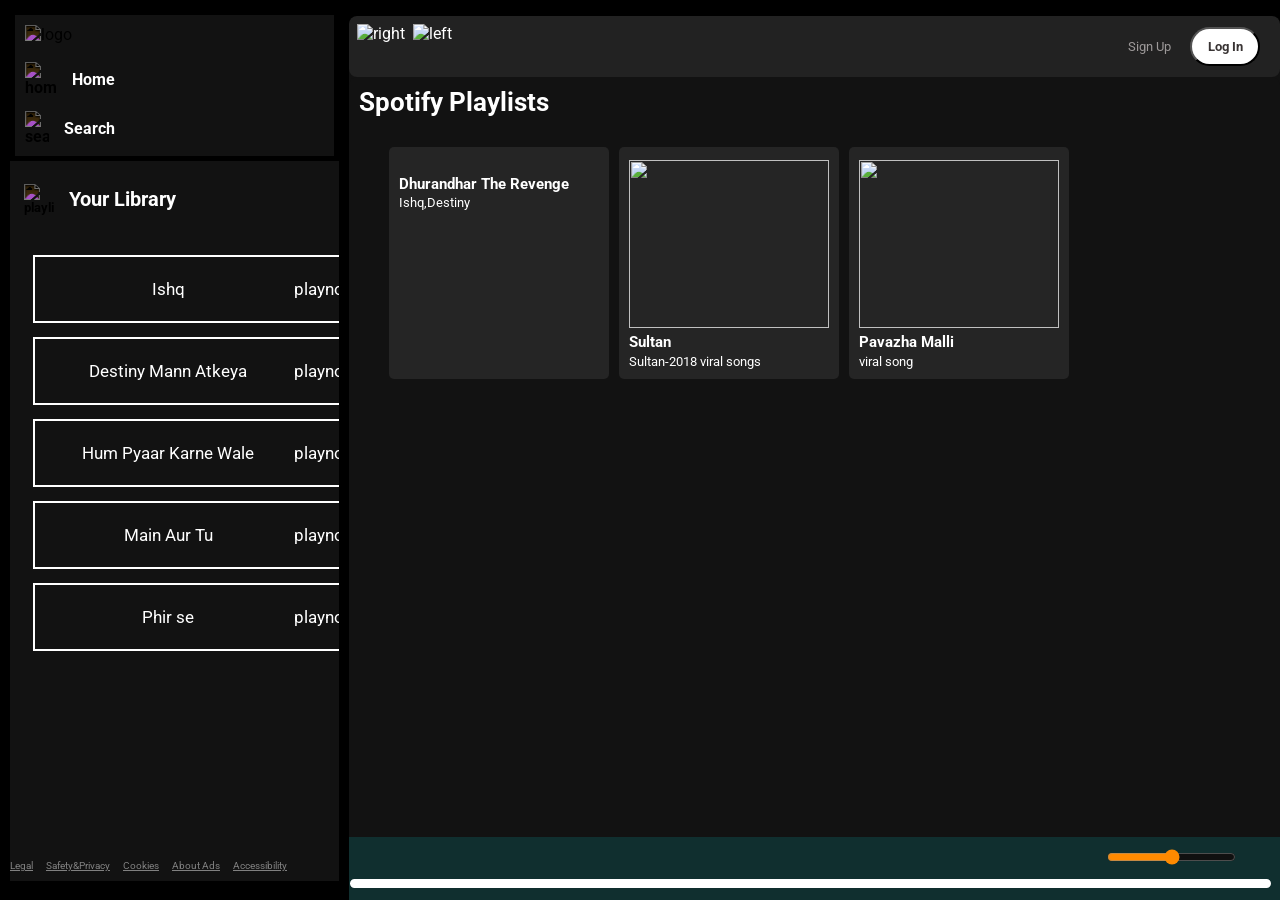
==== index.html @ 63515135 "Rename spotify.html to index.html" ====
<!doctype html>
<html lang="en">

<head>
  <meta charset="UTF-8" />
  <meta name="viewport" content="width=device-width, initial-scale=1.0" />
  <link rel="icon" href="favicon.ico">
  <title>Spotify - Web Player: Music for Everyone</title>
  <link rel="stylesheet" href="style.css" />
  <link rel="stylesheet" href="utility.css" />
  <link rel="stylesheet" href="https://sets.hugeicons.com/YOUR-SET-ID.css" crossorigin="anonymous" />
</head>

<body>
  <div class="container">
    <div class="left rounded border bgblack">
      <div class="close">
        <img src="img/close.svg" class="invert" alt="">
      </div>
      <div class="home bggrey m-1 p-1">
        <div class="logo">
          <img class="invert" src="img/logo.svg" alt="logo" />
        </div>
        <ul class="li">
          <li>
            <img class="invert" src="img/home.svg" alt="home" />Home
          </li>
          <li>
            <img class="invert" src="img/search.svg" alt="search" />Search
          </li>
        </ul>
      </div>
      <div class="lib bggrey">
        <div class="heading alignitem-center">
          <img src="img/playlist.svg" class="invert" alt="playlist" />
          <h2>Your Library</h2>
          <!-- <button id="playBtn">Play Song</button> -->
        </div>
        <div class="songlist">
          <ul>








          </ul>
        </div>
        <div class="footer">
          <div>
            <a href="https://www.spotify.com/in-en/legal/">Legal</a>
          </div>
          <div>
            <a href="https://www.spotify.com/in-en/safetyandprivacy/">Safety&amp;Privacy</a>
          </div>
          <div>
            <a href="https://www.spotify.com/in-en/legal/cookies-policy/">Cookies</a>
          </div>
          <div>
            <a href="https://www.spotify.com/in-en/legal/privacy-policy/#s3">About Ads</a>
          </div>
          <div>
            <a href="https://www.spotify.com/in-en/accessibility/">Accessibility</a>
          </div>
        </div>
      </div>
    </div>

    <div class="right rounded border bggrey">
      <div class="header rounded">
        <div class="nav rounded">
          <div class="hamburgerContainer">

            <img width="30px" class="invert hamburger" src="img/hamburger.svg" alt="">
            <img src="img/arrow-left.svg" alt="right" />
            <img src="img/arrow-right.svg" alt="left" />
          </div>
        </div>
        <div class="buttons">



          <button class="signupbtn">Sign Up</button>
          <button class="loginbtn">Log In</button>




        </div>
      </div>
      <div class="spotify-playlist bggrey rounded">
        <h1>Spotify Playlists</h1>
        <div class="card-container">
          <div class="card dhurandhar">
            <div class="play">
              <svg width="30px" height="30px" viewBox="0 0 64 64" fill="none" xmlns="http://www.w3.org/2000/svg">
                <circle cx="32" cy="32" r="32" fill="#1fdf64" />
                <path d="M24 18L48 32L24 46Z" fill="#000" />
              </svg>
            </div>
            <!-- <img src="img/cover.jpg" alt="" /> -->

            <img
              src="https://imgs.search.brave.com/dgp_pQ_bsHuH4Vo7iCggT-Y0c1DFSwHxoFCCQinylDs/rs:fit:500:0:1:0/g:ce/aHR0cHM6Ly9taXIt/czMtY2RuLWNmLmJl/aGFuY2UubmV0L3By/b2plY3RzLzQwNC9m/NTFjMmUyNDExNDQ4/NzcuWTNKdmNDd3hO/REUwTERFeE1EWXNN/Q3d3LnBuZw"
              alt="">
            <br>
            <h3>Dhurandhar The Revenge</h3>
            <!-- <br> -->
            <p>Ishq,Destiny</p>
          </div>
          <div class="card sultan">
            <div class="play">
              <svg width="30px" height="30px" viewBox="0 0 64 64" fill="none" xmlns="http://www.w3.org/2000/svg">
                <circle cx="32" cy="32" r="32" fill="#1fdf64" />
                <path d="M24 18L48 32L24 46Z" fill="#000" />
              </svg>
            </div>
            <!-- <img src="img/cover.jpg" alt="" /> -->
            <img height="168px" width="190px"
              src="https://imgs.search.brave.com/iMg0Ot29qOctl6Oxv1v_DmnUROIBOsYNwV1vF7kMoGc/rs:fit:860:0:0:0/g:ce/aHR0cHM6Ly91cGxv/YWQud2lraW1lZGlh/Lm9yZy93aWtpcGVk/aWEvZW4vdGh1bWIv/MS8xZi9TdWx0YW5f/ZmlsbV9wb3N0ZXIu/anBnLzUxMnB4LVN1/bHRhbl9maWxtX3Bv/c3Rlci5qcGc"
              alt="">
            <h3>Sultan</h3>
            <p>Sultan-2018 viral songs </p>
          </div>
          <div class="card pavazhamalli">
            <div class="play">
              <svg width="30px" height="30px" viewBox="0 0 64 64" fill="none" xmlns="http://www.w3.org/2000/svg">
                <circle cx="32" cy="32" r="32" fill="#1fdf64" />
                <path d="M24 18L48 32L24 46Z" fill="#000" />
              </svg>
            </div>
            <!-- <img src="img/cover.jpg" alt="" /> -->
            <img height="168px" width="190px"
              src="https://imgs.search.brave.com/P6iQw0iUNAFxrwjWgFuTXCA2Hcgb7LyADe6WsjZGWoc/rs:fit:500:0:1:0/g:ce/aHR0cHM6Ly9pLnl0/aW1nLmNvbS92aS9i/NjhIRVRpTk85OC8w/LmpwZw"
              alt="">
            <h3>Pavazha Malli</h3>
            <p>viral song</p>
          </div>


        </div>
      </div>



      <div class="playbar invert">


        <div class="seekbar">
          <div class="circle"></div>
        </div>

        <div class="abovebar">

          <div class="songinfo"></div>
          <div class="pbtn">
            <img id="pre" src="img/prevsong.svg" alt="">
            <img id="play" src="img/play.svg" alt="">
            <img id="next" src="img/nextsong.svg" alt="">

          </div>
          <div class="timevol">


            <div class="songtime">
            </div>
            <div class="volume">
              <img src="img/volume.svg" alt="" srcset="">
              <div class="range">
                <input type="range" name="volume" >
              </div>
            </div>
          </div>
        </div>




      </div>




    </div>

    <script src="script.js"></script>
</body>

</html>
---- style.css ----
@import url("https://fonts.googleapis.com/css2?family=Lato:wght@700&family=Roboto:ital,wght@0,100;0,300;0,400;0,500;0,700;0,900;1,100;1,300;1,400;1,500;1,700;1,900&display=swap");

body {
  background-color: black;
  color: white;
}
* {
  margin: 0;
  padding: 0;
  font-family: "Roboto", sans-serif;
  overflow: hidden;
}

.left {
  width: 30vw;
  padding: 10px;
  overflow: auto;
  max-height: 100vh;
}

.right {
  width: 85vw;
  margin: 16px 0;
  position: relative;
  overflow: auto;
  display: flex;
  flex-direction: column;
  height: calc(100vh - 32px);
}

.container {
  display: flex;
  /* overflow: hidden; */
}

.home {
  padding: 17px 21px;
  height: auto;
}

.home ul li {
  width: 90px;
  display: flex;
  gap: 15px;
  list-style: none;
  padding-top: 14px;
  font-weight: bold;
  justify-content: center;
  align-items: center;
}

.heading img {
  width: 30px;
}

.heading {
  width: 100%;
  display: flex;
  gap: 15px;
  padding-top: 14px;
  font-weight: bold;
  align-items: center;
  height: 30px;
  padding: 23px 14px;
  font-size: 13px;
}

.footer {
  display: flex;
  font-size: 10px;
  color: grey;
  gap: 13px;
  position: absolute;
  bottom: 0;
  padding: 10px 0;
}

.footer a {
  color: grey;
}

.lib {
  min-height: 80vh;
  position: relative;
  overflow-y: scroll;
}

.header {
  display: flex;
  justify-content: space-between;
  background-color: rgb(34, 34, 34);
  flex-shrink: 0;
  min-height: 60px;
}

.header > * {
  padding: 8px;
}

.spotify-playlist {
  padding: 10px;
  font-size: 13px;
  /* overflow: scroll; */
  flex: 1;
  display: flex;
  flex-direction: column;
  padding-bottom: 80px;
}

.card > * {
  padding-top: 2.5px;
}

.card {
  width: 200px;
  padding: 10px;
  border-radius: 5px;
  background-color: #252525;
  position: relative;
  transition: all 0.9s;
}
.card:hover {
  background-color: rgb(105, 103, 103);
  cursor: pointer;
  --a: 1;
}
.card img {
  width: 100%;
  object-fit: contain;
}

.card-container {
  margin: 30px;
  display: flex;
  gap: 10px;
  flex-wrap: wrap;
  overflow-y: auto;
  max-height: 60vh;
}

.play {
  position: absolute;
  top: 114px;
  right: 12px;
  opacity: 0;
  transition: all 1s ease-out;
}

.signupbtn {
  background-color: rgb(34, 34, 34);
  color: rgb(133, 131, 131);
  border: none;
  cursor: pointer;
  padding: 15px;
  color: rgb(157, 153, 153);
}

.buttons {
  margin: 0 12px;
}

button > * {
  padding: 15px;
}

.signupbtn:hover {
  font-size: 1.01;
  font-weight: bold;
  color: white;
}

.loginbtn {
  padding: 15px;
  background-color: white;
  cursor: pointer;
  border-radius: 23px;
  color: rgba(26, 21, 21, 0.866);
  width: 70px;
  padding: 10px;
  font-weight: bold;
}

.loginbtn:hover {
  color: black;
  width: 71px;
  font-weight: bolder;
}

.dhurandhar {
  cursor: pointer;
}

.playbar {
  min-height: 39px;
  position: fixed;
  bottom: 0;
  background-color: rgb(239, 208, 208);
  width: 72%;
  padding: 12px;
}

.pbtn {
  display: flex;
  justify-content: center;
  gap: 12px;
}

.songlist ul {
  /* padding: 10px 37px;
   */
  padding: 4px 23px;
  gap: 5px;
  overflow-y: auto;
}

.songlist ul li {
  list-style: decimal;
  font-size: 17px;
  display: flex;
  margin: 14px 0;
  gap: 34px;
  cursor: pointer;
  width: 325px;
  padding: 12px 7px;
  align-items: center;
  justify-content: space-between;
  height: auto;
  border: 2px solid white;
}
.volume{
  display: flex;
  justify-content: center;
  align-items: center;
}
.songtime{
  width: 99px;
}

.playnow {
  gap: 10px;
  display: flex;
}

.playnow div {
  padding: 10px 0;
}

.seekbar {
  height: 5px;
  width: 97%;
  border: 2px solid black;
  background-color: black;
  position: absolute;
  left: 1px;
  bottom: 12px;
  border-radius: 10px;
  cursor: pointer;
}

.timevol{
  display: flex;
}

.circle {
  width: 10px;
  height: 10px;
  border-radius: 13px;
  background-color: black;
  position: absolute;
  top: -3px;
  left: 0%;
  transition: left 0.1s;
}

.pbtn img {
  cursor: pointer;
}

.songtime {
  color: black;
}

.songinfo {
  color: black;
}

.hamburger {
  display: none;
}

.close {
  display: none;
}

.abovebar {
  display: flex;
  justify-content: space-between;
  width: 95%;
}

.hamburgerContainer {
  display: flex;
  justify-content: center;
  align-items: center;
  gap: 8px;
}

/* TABLET: 768px to 1200px */
@media (max-width: 1200px) {
  .left {
    position: fixed;
    left: -130%;
    transition: all 0.3s;
    z-index: 1;
    width: 400px;
    background-color: black;
    padding: 0;
    height: 100vh;
    top: 0;
  }

  .close {
    position: absolute;
    top: 10px;
    right: 8px;
    display: block;
  }

  .right {
    width: 100vw;
    height: 100vh;
    margin: 0;
    overflow: hidden;
    display: flex;
    flex-direction: column;
  }

  .playbar {
    width: 94%;
  }

  .hamburger {
    display: block;
  }

  .card-container {
    margin: 0;
    justify-content: center;
  }

  .card {
    width: 55vw;
    height: 65vh;
    font-size: 22px;
  }

  .songlist ul li {
    width: 280px;
    gap: 20px;
    font-size: 14px;
  }

  .songlist ul {
    padding: 10px 20px;
  }

  .spotify-playlist {
    padding: 15px;
  }
}

/* MOBILE: up to 768px */
@media (max-width: 768px) {
  .left {
    position: fixed;
    left: -100%;
    transition: all 0.3s;
    z-index: 1;
    width: 100%;
    background-color: black;
    padding: 0;
    height: 100vh;
    top: 0;
  }

  .right {
    width: 100vw;
    height: 100vh;
    margin: 0;
  }

  .container {
    flex-direction: column;
  }

  .header {
    padding: 10px 5px;
  }

  .buttons {
    margin: 0 5px;
  }

  .signupbtn,
  .loginbtn {
    padding: 8px 10px;
    font-size: 12px;
  }

  .loginbtn {
    width: auto;
  }

  .hamburger {
    display: block;
    width: 24px !important;
  }

  .close {
    display: block;
    width: 20px;
  }

  .home ul li {
    font-size: 13px;
  }

  .heading {
    padding: 15px 10px;
    font-size: 12px;
  }

  .heading img {
    width: 24px;
  }

  .spotify-playlist {
    padding: 10px;
    font-size: 12px;
    overflow: auto;
    flex: 1;
    display: flex;
    flex-direction: column;
    padding-bottom: 80px;
  }

  .spotify-playlist h1 {
    font-size: 18px;
  }

  .card-container {
    padding: 30px;
    margin: 50px;
    margin: 0px;
    gap: 8px;
    flex: 1;
    overflow-y: auto;
  }

  .card {
    font-size: 30px;

    width: 55vw;
    height: 65vh;
    font-size: 22px;
  }

  .card h3 {
    font-size: 11px;
  }

  .card p {
    font-size: 8px;
  }

  .songlist ul {
    padding: 10px 15px;
  }

  .songlist ul li {
    width: auto;
    gap: 15px;
    font-size: 13px;
    padding: 10px 5px;
    border: 1px solid rgba(255, 255, 255, 0.3);
  }

  .songlist ul li img {
    width: 25px;
    height: 25px;
  }

  .playnow {
    gap: 8px;
  }

  .playnow div {
    padding: 5px 0;
    font-size: 11px;
  }

  .playnow img {
    width: 18px;
    height: 18px;
  }

  .playbar {
    width: 100%;
    height: auto;
    padding: 8px;
    bottom: 0;
  }

  .abovebar {
    /* flex-direction: column; */
    gap: 8px;
    width: 100%;
  }

  .pbtn {
    gap: 15px;
  }

  .pbtn img {
    width: 20px;
    height: 20px;
  }

  .songinfo {
    font-size: 12px;
  }

  .songtime {
    font-size: 10px;
  }

  .seekbar {
    width: 99%;
    bottom: 8px;
  }

  .circle {
    width: 8px;
    height: 8px;
  }

  .lib {
    min-height: 70vh;
  }

  .footer {
    font-size: 8px;
    gap: 8px;
    padding: 8px 0;
  }

  .footer a {
    font-size: 8px;
  }
}

/* SMALL MOBILE: up to 480px */
@media (max-width: 480px) {
  .hamburgerContainer {
    gap: 5px;
  }

  .hamburgerContainer img {
    width: 20px !important;
  }

  .header > * {
    padding: 5px;
  }

  .buttons {
    margin: 0 3px;
  }

  .signupbtn,
  .loginbtn {
    padding: 6px 8px;
    font-size: 11px;
  }

  .spotify-playlist h1 {
    font-size: 16px;
  }

  .card-container {
    padding: 30px;
    margin: 50px;
    gap: 6px;
    flex: 1;
    overflow-y: auto;
  }

  .card {
    width: 55vw;
    height: 40vh;
    font-size: 22px;
  }

  .songlist ul li {
    font-size: 12px;
    gap: 10px;
    padding: 8px 3px;
  }

  .playnow div {
    font-size: 9px;
  }

  .pbtn {
    gap: 12px;
  }

  .pbtn img {
    width: 18px;
    height: 18px;
  }

  .songinfo {
    font-size: 10px;
  }

  .songtime {
    font-size: 9px;
  }
}
---- utility.css ----
/* .border {
    border: 2px solid red;
    margin: 3px;
} */

.flex {
    display: flex;
}

.justify-center {
    justify-content: center;
}

.algnitem-center {
    align-items: center;
}

.bgblack{
    background-color: black;
    color: white;
}

.invert{
    filter: invert(1);

}

.bggrey {
    background-color: #121212;
}

.rounded{
    border-radius: 8px;
}

.m-1{
    margin: 5px;
}
.p-1{

    padding: 10px;
}

/* Webkit browsers (Chrome, Edge, Safari) */
::-webkit-scrollbar {
    width: 8px;
}

::-webkit-scrollbar-track {
    background: #121212;
}

::-webkit-scrollbar-thumb {
    background: #535353;
    border-radius: 4px;
}

::-webkit-scrollbar-thumb:hover {
    background: #b3b3b3;
}

/* Firefox */
* {
    scrollbar-width: thin;
    scrollbar-color: #535353 #121212;
}
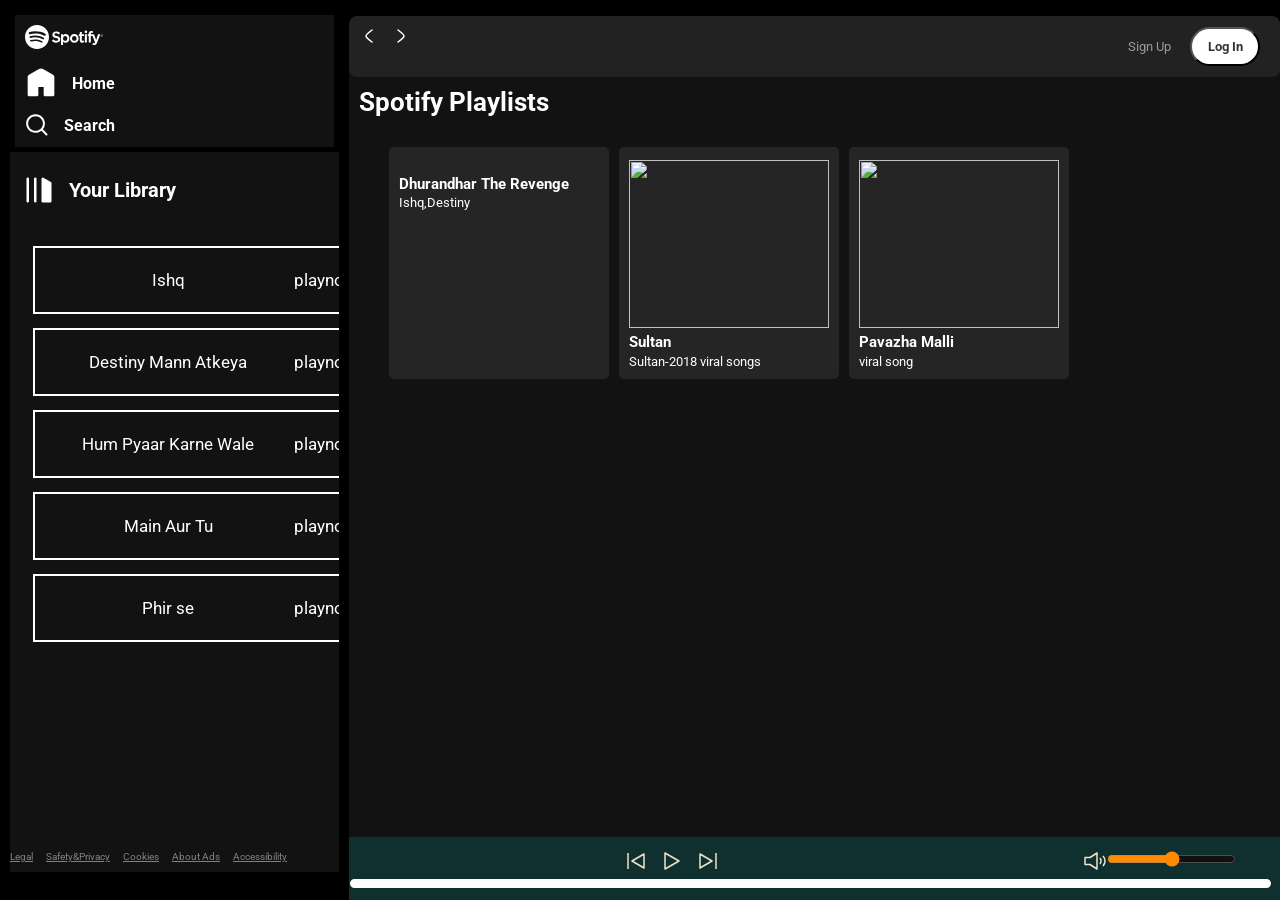
==== commit 016c0034: "Update index.html" ====
--- a/index.html
+++ b/index.html
@@ -15,24 +15,24 @@
   <div class="container">
     <div class="left rounded border bgblack">
       <div class="close">
-        <img src="img/close.svg" class="invert" alt="">
+        <img src="images/close.svg" class="invert" alt="">
       </div>
       <div class="home bggrey m-1 p-1">
         <div class="logo">
-          <img class="invert" src="img/logo.svg" alt="logo" />
+          <img class="invert" src="images/logo.svg" alt="logo" />
         </div>
         <ul class="li">
           <li>
-            <img class="invert" src="img/home.svg" alt="home" />Home
+            <img class="invert" src="images/home.svg" alt="home" />Home
           </li>
           <li>
-            <img class="invert" src="img/search.svg" alt="search" />Search
+            <img class="invert" src="images/search.svg" alt="search" />Search
           </li>
         </ul>
       </div>
       <div class="lib bggrey">
         <div class="heading alignitem-center">
-          <img src="img/playlist.svg" class="invert" alt="playlist" />
+          <img src="images/playlist.svg" class="invert" alt="playlist" />
           <h2>Your Library</h2>
           <!-- <button id="playBtn">Play Song</button> -->
         </div>
@@ -73,9 +73,9 @@
         <div class="nav rounded">
           <div class="hamburgerContainer">
 
-            <img width="30px" class="invert hamburger" src="img/hamburger.svg" alt="">
-            <img src="img/arrow-left.svg" alt="right" />
-            <img src="img/arrow-right.svg" alt="left" />
+            <img width="30px" class="invert hamburger" src="images/hamburger.svg" alt="">
+            <img src="images/arrow-left.svg" alt="right" />
+            <img src="images/arrow-right.svg" alt="left" />
           </div>
         </div>
         <div class="buttons">
@@ -100,7 +100,7 @@
                 <path d="M24 18L48 32L24 46Z" fill="#000" />
               </svg>
             </div>
-            <!-- <img src="img/cover.jpg" alt="" /> -->
+            <!-- <img src="images/cover.jpg" alt="" /> -->
 
             <img
               src="https://imgs.search.brave.com/dgp_pQ_bsHuH4Vo7iCggT-Y0c1DFSwHxoFCCQinylDs/rs:fit:500:0:1:0/g:ce/aHR0cHM6Ly9taXIt/czMtY2RuLWNmLmJl/aGFuY2UubmV0L3By/b2plY3RzLzQwNC9m/NTFjMmUyNDExNDQ4/NzcuWTNKdmNDd3hO/REUwTERFeE1EWXNN/Q3d3LnBuZw"
@@ -117,7 +117,7 @@
                 <path d="M24 18L48 32L24 46Z" fill="#000" />
               </svg>
             </div>
-            <!-- <img src="img/cover.jpg" alt="" /> -->
+            <!-- <img src="images/cover.jpg" alt="" /> -->
             <img height="168px" width="190px"
               src="https://imgs.search.brave.com/iMg0Ot29qOctl6Oxv1v_DmnUROIBOsYNwV1vF7kMoGc/rs:fit:860:0:0:0/g:ce/aHR0cHM6Ly91cGxv/YWQud2lraW1lZGlh/Lm9yZy93aWtpcGVk/aWEvZW4vdGh1bWIv/MS8xZi9TdWx0YW5f/ZmlsbV9wb3N0ZXIu/anBnLzUxMnB4LVN1/bHRhbl9maWxtX3Bv/c3Rlci5qcGc"
               alt="">
@@ -131,7 +131,7 @@
                 <path d="M24 18L48 32L24 46Z" fill="#000" />
               </svg>
             </div>
-            <!-- <img src="img/cover.jpg" alt="" /> -->
+            <!-- <img src="images/cover.jpg" alt="" /> -->
             <img height="168px" width="190px"
               src="https://imgs.search.brave.com/P6iQw0iUNAFxrwjWgFuTXCA2Hcgb7LyADe6WsjZGWoc/rs:fit:500:0:1:0/g:ce/aHR0cHM6Ly9pLnl0/aW1nLmNvbS92aS9i/NjhIRVRpTk85OC8w/LmpwZw"
               alt="">
@@ -156,9 +156,9 @@
 
           <div class="songinfo"></div>
           <div class="pbtn">
-            <img id="pre" src="img/prevsong.svg" alt="">
-            <img id="play" src="img/play.svg" alt="">
-            <img id="next" src="img/nextsong.svg" alt="">
+            <img id="pre" src="images/prevsong.svg" alt="">
+            <img id="play" src="images/play.svg" alt="">
+            <img id="next" src="images/nextsong.svg" alt="">
 
           </div>
           <div class="timevol">
@@ -167,7 +167,7 @@
             <div class="songtime">
             </div>
             <div class="volume">
-              <img src="img/volume.svg" alt="" srcset="">
+              <img src="images/volume.svg" alt="" srcset="">
               <div class="range">
                 <input type="range" name="volume" >
               </div>
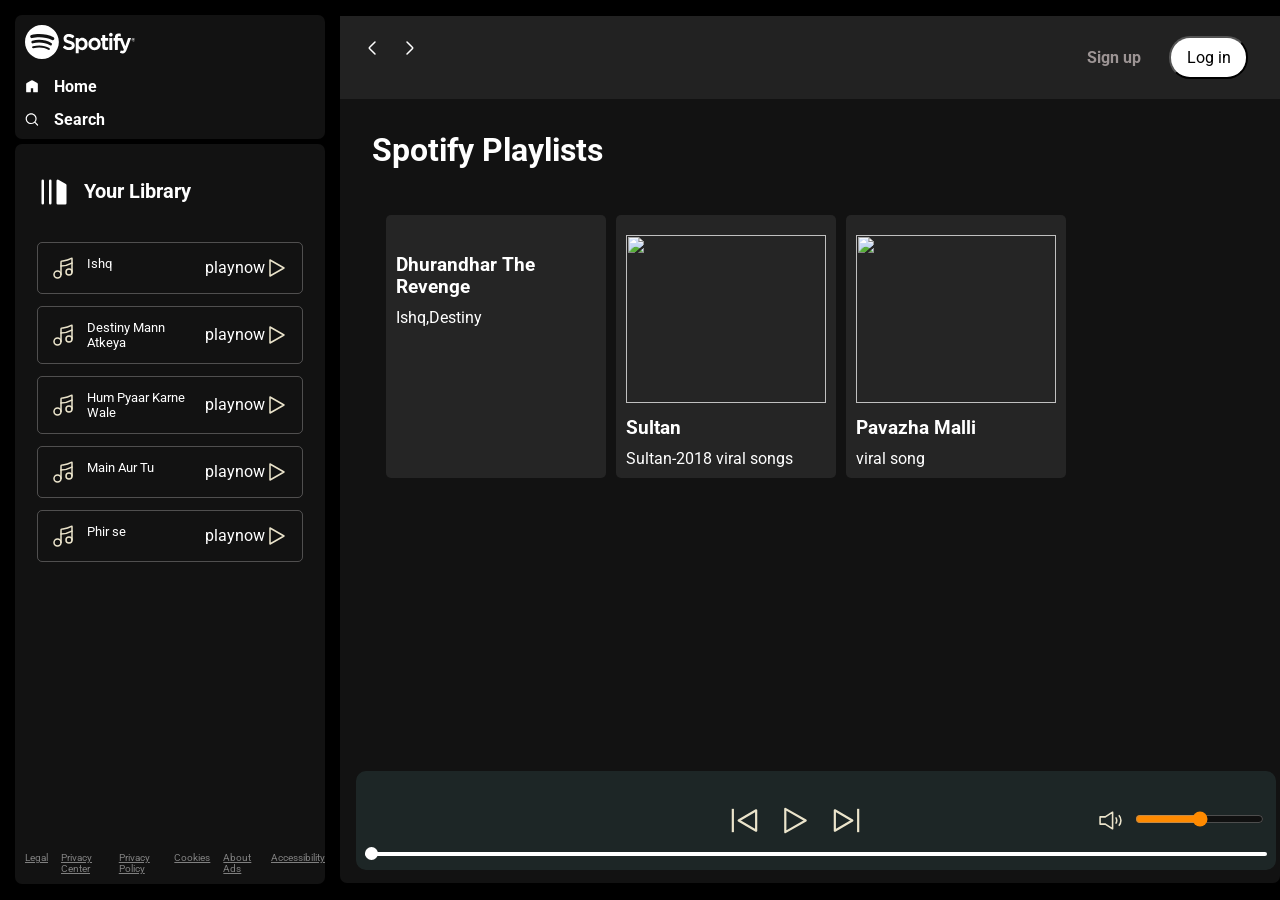
==== commit e77e8130: "Update index.html" ====
--- a/index.html
+++ b/index.html
@@ -1,190 +1,172 @@
-<!doctype html>
+<!DOCTYPE html>
 <html lang="en">
 
 <head>
-  <meta charset="UTF-8" />
-  <meta name="viewport" content="width=device-width, initial-scale=1.0" />
-  <link rel="icon" href="favicon.ico">
-  <title>Spotify - Web Player: Music for Everyone</title>
-  <link rel="stylesheet" href="style.css" />
-  <link rel="stylesheet" href="utility.css" />
-  <link rel="stylesheet" href="https://sets.hugeicons.com/YOUR-SET-ID.css" crossorigin="anonymous" />
+    <meta charset="UTF-8">
+    <meta name="viewport" content="width=device-width, initial-scale=1.0">
+    <link rel="stylesheet" href="style.css">
+    <link rel="stylesheet" href="utility.css">
+    <title>Spotify - Web Player: Music for everyone</title>
 </head>
 
 <body>
-  <div class="container">
-    <div class="left rounded border bgblack">
-      <div class="close">
-        <img src="images/close.svg" class="invert" alt="">
-      </div>
-      <div class="home bggrey m-1 p-1">
-        <div class="logo">
-          <img class="invert" src="images/logo.svg" alt="logo" />
-        </div>
-        <ul class="li">
-          <li>
-            <img class="invert" src="images/home.svg" alt="home" />Home
-          </li>
-          <li>
-            <img class="invert" src="images/search.svg" alt="search" />Search
-          </li>
-        </ul>
-      </div>
-      <div class="lib bggrey">
-        <div class="heading alignitem-center">
-          <img src="images/playlist.svg" class="invert" alt="playlist" />
-          <h2>Your Library</h2>
-          <!-- <button id="playBtn">Play Song</button> -->
-        </div>
-        <div class="songlist">
-          <ul>
+    <div class="container flex bg-black">
+        <div class="left">
+            <div class="close">
+                <img width="30" class="invert" src="images/close.svg" alt="">
+            </div>
+            <div class="home bg-grey rounded m-1 p-1">
+                <div class="logo"><img width="110" class="invert" src="images/logo.svg" alt=""></div>
+                <ul>
+                    <li><img class="invert" src="images/home.svg" alt="home">Home</li>
+                    <li><img class="invert" src="images/search.svg" alt="home">Search</li>
+                </ul>
+            </div>
 
+            <div class="library bg-grey rounded m-1 p-1">
+                <div class="heading">
+                    <img class="invert" src="images/playlist.svg" alt="">
+                    <h2>
+                        Your Library
+                    </h2>
+                </div>
 
+                <div class="songList">
 
+                    <ul>
 
+                    </ul>
+                </div>
 
-
-
-
-          </ul>
-        </div>
-        <div class="footer">
-          <div>
-            <a href="https://www.spotify.com/in-en/legal/">Legal</a>
-          </div>
-          <div>
-            <a href="https://www.spotify.com/in-en/safetyandprivacy/">Safety&amp;Privacy</a>
-          </div>
-          <div>
-            <a href="https://www.spotify.com/in-en/legal/cookies-policy/">Cookies</a>
-          </div>
-          <div>
-            <a href="https://www.spotify.com/in-en/legal/privacy-policy/#s3">About Ads</a>
-          </div>
-          <div>
-            <a href="https://www.spotify.com/in-en/accessibility/">Accessibility</a>
-          </div>
-        </div>
-      </div>
-    </div>
-
-    <div class="right rounded border bggrey">
-      <div class="header rounded">
-        <div class="nav rounded">
-          <div class="hamburgerContainer">
-
-            <img width="30px" class="invert hamburger" src="images/hamburger.svg" alt="">
-            <img src="images/arrow-left.svg" alt="right" />
-            <img src="images/arrow-right.svg" alt="left" />
-          </div>
-        </div>
-        <div class="buttons">
-
-
-
-          <button class="signupbtn">Sign Up</button>
-          <button class="loginbtn">Log In</button>
-
-
+                <div class="footer">
+                    <div><a href="https://www.spotify.com/jp/legal/"><span>Legal</span></a></div>
+                    <div><a href="https://www.spotify.com/jp/privacy/"><span>Privacy Center</span></a></div>
+                    <div><a href="https://www.spotify.com/jp/legal/privacy-policy/"><span>Privacy Policy</span></a>
+                    </div>
+                    <div><a href="https://www.spotify.com/jp/legal/cookies-policy/"><span>Cookies</span></a></div>
+                    <div><a href="https://www.spotify.com/jp/legal/privacy-policy/#s3"><span>About Ads</span></a></div>
+                    <div><a href="https://www.spotify.com/jp/accessibility/"><span>Accessibility</span></a></div>
+                </div>
+            </div>
 
 
         </div>
-      </div>
-      <div class="spotify-playlist bggrey rounded">
-        <h1>Spotify Playlists</h1>
-        <div class="card-container">
-          <div class="card dhurandhar">
-            <div class="play">
-              <svg width="30px" height="30px" viewBox="0 0 64 64" fill="none" xmlns="http://www.w3.org/2000/svg">
-                <circle cx="32" cy="32" r="32" fill="#1fdf64" />
-                <path d="M24 18L48 32L24 46Z" fill="#000" />
-              </svg>
+        <div class="right bg-grey rounded">
+            <div class="header">
+                <div class="nav">
+                    <div class="hamburgerContainer">
+
+                        <svg class="invert hamburger" width="24" height="24" viewBox="0 0 24 24" fill="none" xmlns="http://www.w3.org/2000/svg">
+<path d="M4 5L20 5" stroke="#141B34" stroke-width="1.5" stroke-linecap="round" stroke-linejoin="round"/>
+<path d="M4 12L20 12" stroke="#141B34" stroke-width="1.5" stroke-linecap="round" stroke-linejoin="round"/>
+<path d="M4 19L20 19" stroke="#141B34" stroke-width="1.5" stroke-linecap="round" stroke-linejoin="round"/>
+</svg>
+                        <svg width="24" height="24" viewBox="0 0 24 24" fill="none" xmlns="http://www.w3.org/2000/svg">
+                            <path
+                                d="M15 6L9.70711 11.2929C9.37377 11.6262 9.20711 11.7929 9.20711 12C9.20711 12.2071 9.37377 12.3738 9.70711 12.7071L15 18"
+                                stroke="#ffffff" stroke-width="1.5" stroke-linecap="round" stroke-linejoin="round" />
+                        </svg>
+                        <svg width="24" height="24" viewBox="0 0 24 24" fill="none" xmlns="http://www.w3.org/2000/svg">
+                            <path
+                                d="M9 18L14.2929 12.7071C14.6262 12.3738 14.7929 12.2071 14.7929 12C14.7929 11.7929 14.6262 11.6262 14.2929 11.2929L9 6"
+                                stroke="#ffffff" stroke-width="1.5" stroke-linecap="round" stroke-linejoin="round" />
+                        </svg>
+                    </div>
+                </div>
+                <div class="buttons">
+                    <button class="signupbtn">Sign up</button>
+                    <button class="loginbtn">Log in</button>
+                </div>
             </div>
-            <!-- <img src="images/cover.jpg" alt="" /> -->
+            <div class="spotifyPlaylists">
+                <h1>Spotify Playlists</h1>
+                <div class="cardContainer">
 
-            <img
-              src="https://imgs.search.brave.com/dgp_pQ_bsHuH4Vo7iCggT-Y0c1DFSwHxoFCCQinylDs/rs:fit:500:0:1:0/g:ce/aHR0cHM6Ly9taXIt/czMtY2RuLWNmLmJl/aGFuY2UubmV0L3By/b2plY3RzLzQwNC9m/NTFjMmUyNDExNDQ4/NzcuWTNKdmNDd3hO/REUwTERFeE1EWXNN/Q3d3LnBuZw"
-              alt="">
-            <br>
-            <h3>Dhurandhar The Revenge</h3>
-            <!-- <br> -->
-            <p>Ishq,Destiny</p>
-          </div>
-          <div class="card sultan">
-            <div class="play">
-              <svg width="30px" height="30px" viewBox="0 0 64 64" fill="none" xmlns="http://www.w3.org/2000/svg">
-                <circle cx="32" cy="32" r="32" fill="#1fdf64" />
-                <path d="M24 18L48 32L24 46Z" fill="#000" />
-              </svg>
-            </div>
-            <!-- <img src="images/cover.jpg" alt="" /> -->
-            <img height="168px" width="190px"
-              src="https://imgs.search.brave.com/iMg0Ot29qOctl6Oxv1v_DmnUROIBOsYNwV1vF7kMoGc/rs:fit:860:0:0:0/g:ce/aHR0cHM6Ly91cGxv/YWQud2lraW1lZGlh/Lm9yZy93aWtpcGVk/aWEvZW4vdGh1bWIv/MS8xZi9TdWx0YW5f/ZmlsbV9wb3N0ZXIu/anBnLzUxMnB4LVN1/bHRhbl9maWxtX3Bv/c3Rlci5qcGc"
-              alt="">
-            <h3>Sultan</h3>
-            <p>Sultan-2018 viral songs </p>
-          </div>
-          <div class="card pavazhamalli">
-            <div class="play">
-              <svg width="30px" height="30px" viewBox="0 0 64 64" fill="none" xmlns="http://www.w3.org/2000/svg">
-                <circle cx="32" cy="32" r="32" fill="#1fdf64" />
-                <path d="M24 18L48 32L24 46Z" fill="#000" />
-              </svg>
-            </div>
-            <!-- <img src="images/cover.jpg" alt="" /> -->
-            <img height="168px" width="190px"
-              src="https://imgs.search.brave.com/P6iQw0iUNAFxrwjWgFuTXCA2Hcgb7LyADe6WsjZGWoc/rs:fit:500:0:1:0/g:ce/aHR0cHM6Ly9pLnl0/aW1nLmNvbS92aS9i/NjhIRVRpTk85OC8w/LmpwZw"
-              alt="">
-            <h3>Pavazha Malli</h3>
-            <p>viral song</p>
-          </div>
+                    <div class="card dhurandhar">
+                        <div class="play">
+                            <svg width="30px" height="30px" viewBox="0 0 64 64" fill="none"
+                                xmlns="http://www.w3.org/2000/svg">
+                                <circle cx="32" cy="32" r="32" fill="#1fdf64" />
+                                <path d="M24 18L48 32L24 46Z" fill="#000" />
+                            </svg>
+                        </div>
+                        <!-- <img src="images/cover.jpg" alt="" /> -->
+
+                        <img src="https://imgs.search.brave.com/dgp_pQ_bsHuH4Vo7iCggT-Y0c1DFSwHxoFCCQinylDs/rs:fit:500:0:1:0/g:ce/aHR0cHM6Ly9taXIt/czMtY2RuLWNmLmJl/aGFuY2UubmV0L3By/b2plY3RzLzQwNC9m/NTFjMmUyNDExNDQ4/NzcuWTNKdmNDd3hO/REUwTERFeE1EWXNN/Q3d3LnBuZw"
+                            alt="">
+                        <br>
+                        <h3>Dhurandhar The Revenge</h3>
+                        <!-- <br> -->
+                        <p>Ishq,Destiny</p>
+                    </div>
+                    <div class="card sultan">
+                        <div class="play">
+                            <svg width="30px" height="30px" viewBox="0 0 64 64" fill="none"
+                                xmlns="http://www.w3.org/2000/svg">
+                                <circle cx="32" cy="32" r="32" fill="#1fdf64" />
+                                <path d="M24 18L48 32L24 46Z" fill="#000" />
+                            </svg>
+                        </div>
+                        <!-- <img src="images/cover.jpg" alt="" /> -->
+                        <img height="168px" width="190px"
+                            src="https://imgs.search.brave.com/iMg0Ot29qOctl6Oxv1v_DmnUROIBOsYNwV1vF7kMoGc/rs:fit:860:0:0:0/g:ce/aHR0cHM6Ly91cGxv/YWQud2lraW1lZGlh/Lm9yZy93aWtpcGVk/aWEvZW4vdGh1bWIv/MS8xZi9TdWx0YW5f/ZmlsbV9wb3N0ZXIu/anBnLzUxMnB4LVN1/bHRhbl9maWxtX3Bv/c3Rlci5qcGc"
+                            alt="">
+                        <h3>Sultan</h3>
+                        <p>Sultan-2018 viral songs </p>
+                    </div>
+                    <div class="card pavazhamalli">
+                        <div class="play">
+                            <svg width="30px" height="30px" viewBox="0 0 64 64" fill="none"
+                                xmlns="http://www.w3.org/2000/svg">
+                                <circle cx="32" cy="32" r="32" fill="#1fdf64" />
+                                <path d="M24 18L48 32L24 46Z" fill="#000" />
+                            </svg>
+                        </div>
+                        <!-- <img src="images/cover.jpg" alt="" /> -->
+                        <img height="168px" width="190px"
+                            src="https://imgs.search.brave.com/P6iQw0iUNAFxrwjWgFuTXCA2Hcgb7LyADe6WsjZGWoc/rs:fit:500:0:1:0/g:ce/aHR0cHM6Ly9pLnl0/aW1nLmNvbS92aS9i/NjhIRVRpTk85OC8w/LmpwZw"
+                            alt="">
+                        <h3>Pavazha Malli</h3>
+                        <p>viral song</p>
+                    </div>
 
 
-        </div>
-      </div>
+                </div>
+                <div class="playbar">
+                    <div class="seekbar">
+                        <div class="circle">
+
+                        </div>
+                    </div>
+                    <div class="abovebar">
 
 
+                        <div class="songinfo">
 
-      <div class="playbar invert">
+                        </div>
+                        <div class="songbuttons">
+                            <img width="35" id="previous" src="images/prevsong.svg" alt="">
+                            <img width="35" id="play" src="images/play.svg" alt="">
+                            <img width="35" id="next" src="images/nextsong.svg" alt="">
+                        </div>
+                        <div class="timevol">
 
 
-        <div class="seekbar">
-          <div class="circle"></div>
+                            <div class="songtime">
+
+                            </div>
+                            <div class="volume">
+                                <img width="25" src="images/volume.svg" alt="">
+                                <div class="range">
+                                    <input type="range" name="volume" id="">
+                                </div>
+                            </div>
+                        </div>
+                    </div>
+                </div>
+            </div>
         </div>
-
-        <div class="abovebar">
-
-          <div class="songinfo"></div>
-          <div class="pbtn">
-            <img id="pre" src="images/prevsong.svg" alt="">
-            <img id="play" src="images/play.svg" alt="">
-            <img id="next" src="images/nextsong.svg" alt="">
-
-          </div>
-          <div class="timevol">
-
-
-            <div class="songtime">
-            </div>
-            <div class="volume">
-              <img src="images/volume.svg" alt="" srcset="">
-              <div class="range">
-                <input type="range" name="volume" >
-              </div>
-            </div>
-          </div>
-        </div>
-
-
-
-
-      </div>
-
-
-
-
     </div>
-
     <script src="script.js"></script>
 </body>
 
--- a/style.css
+++ b/style.css
@@ -1,630 +1,440 @@
-@import url("https://fonts.googleapis.com/css2?family=Lato:wght@700&family=Roboto:ital,wght@0,100;0,300;0,400;0,500;0,700;0,900;1,100;1,300;1,400;1,500;1,700;1,900&display=swap");
+@import url('https://fonts.googleapis.com/css2?family=Lato:wght@700&family=Roboto:ital,wght@0,100;0,300;0,400;0,500;0,700;0,900;1,100;1,300;1,400;1,500;1,700;1,900&display=swap');
+
+
+:root{
+    --a:0;
+}
+* {
+    margin: 0;
+    padding: 0;
+    font-family: 'Roboto', sans-serif;
+}
+
+.close {
+    display: none;
+}
 
 body {
-  background-color: black;
-  color: white;
-}
-* {
-  margin: 0;
-  padding: 0;
-  font-family: "Roboto", sans-serif;
-  overflow: hidden;
+    background-color: black;
+    color: white;
 }
 
 .left {
-  width: 30vw;
-  padding: 10px;
-  overflow: auto;
-  max-height: 100vh;
+    width: 25vw;
+    padding: 10px;
 }
 
 .right {
-  width: 85vw;
-  margin: 16px 0;
-  position: relative;
-  overflow: auto;
-  display: flex;
-  flex-direction: column;
-  height: calc(100vh - 32px);
-}
-
-.container {
-  display: flex;
-  /* overflow: hidden; */
-}
-
-.home {
-  padding: 17px 21px;
-  height: auto;
-}
+    width: 75vw;
+}
+
+
 
 .home ul li {
-  width: 90px;
-  display: flex;
-  gap: 15px;
-  list-style: none;
-  padding-top: 14px;
-  font-weight: bold;
-  justify-content: center;
-  align-items: center;
+    display: flex;
+    gap: 15px;
+    width: 14px;
+    list-style: none;
+    padding-top: 14px;
+    font-weight: bold;
+}
+
+.heading {
+    display: flex;
+    gap: 15px;
+    width: 100%;
+    padding-top: 14px;
+    padding: 23px 14px;
+    font-weight: bold;
+    align-items: center;
+    font-size: 13px;
 }
 
 .heading img {
-  width: 30px;
-}
-
-.heading {
-  width: 100%;
-  display: flex;
-  gap: 15px;
-  padding-top: 14px;
-  font-weight: bold;
-  align-items: center;
-  height: 30px;
-  padding: 23px 14px;
-  font-size: 13px;
+    width: 30px;
+}
+
+.library {
+    min-height: 80vh;
+    position: relative;
 }
 
 .footer {
-  display: flex;
-  font-size: 10px;
-  color: grey;
-  gap: 13px;
-  position: absolute;
-  bottom: 0;
-  padding: 10px 0;
+    display: flex;
+    font-size: 10px;
+    color: grey;
+    gap: 13px;
+    position: absolute;
+    bottom: 0;
+    padding: 10px 0;
+
 }
 
 .footer a {
-  color: grey;
-}
-
-.lib {
-  min-height: 80vh;
-  position: relative;
-  overflow-y: scroll;
+    color: grey;
+}
+
+.right {
+    margin: 16px 0;
+    position: relative;
 }
 
 .header {
-  display: flex;
-  justify-content: space-between;
-  background-color: rgb(34, 34, 34);
-  flex-shrink: 0;
-  min-height: 60px;
-}
-
-.header > * {
-  padding: 8px;
-}
-
-.spotify-playlist {
-  padding: 10px;
-  font-size: 13px;
-  /* overflow: scroll; */
-  flex: 1;
-  display: flex;
-  flex-direction: column;
-  padding-bottom: 80px;
-}
-
-.card > * {
-  padding-top: 2.5px;
+    display: flex;
+    justify-content: space-between;
+    background-color: rgb(34 34 34);
+}
+
+.header>* {
+    padding: 20px;
+}
+
+.spotifyPlaylists {
+    padding: 16px;
+}
+
+.spotifyPlaylists h1 {
+    padding: 16px;
+}
+
+.cardContainer {
+    margin: 30px;
+    display: flex;
+    gap: 10px;
+    flex-wrap: wrap;
+    overflow-y: auto;
+    max-height: 60vh; 
 }
 
 .card {
-  width: 200px;
-  padding: 10px;
-  border-radius: 5px;
-  background-color: #252525;
-  position: relative;
-  transition: all 0.9s;
-}
-.card:hover {
-  background-color: rgb(105, 103, 103);
-  cursor: pointer;
-  --a: 1;
-}
+    width: 200px;
+    padding: 10px;
+    border-radius: 5px;
+    background-color: #252525;
+    position: relative;
+    transition: all .9s;
+}
+.card:hover{
+    background-color: rgb(105, 103, 103);
+    cursor: pointer;
+    --a: 1;
+}
+
+.card>* {
+    padding-top: 10px;
+}
+
 .card img {
-  width: 100%;
-  object-fit: contain;
-}
-
-.card-container {
-  margin: 30px;
-  display: flex;
-  gap: 10px;
-  flex-wrap: wrap;
-  overflow-y: auto;
-  max-height: 60vh;
+    width: 100%;
+    object-fit: contain;
 }
 
 .play {
-  position: absolute;
-  top: 114px;
-  right: 12px;
-  opacity: 0;
-  transition: all 1s ease-out;
+    width: 28px;
+    height: 28px;
+    background-color: #1fdf64;
+    border-radius: 50%;
+    padding: 4px;
+    display: flex;
+    align-items: center;
+    justify-content: center;
+    position: absolute;
+    bottom: 88px;
+    right: 17px;
+    opacity: var(--a);
+    transition: all 1s ease-out;
+}
+
+.buttons>* {
+    margin: 0 12px;
 }
 
 .signupbtn {
-  background-color: rgb(34, 34, 34);
-  color: rgb(133, 131, 131);
-  border: none;
-  cursor: pointer;
-  padding: 15px;
-  color: rgb(157, 153, 153);
-}
-
-.buttons {
-  margin: 0 12px;
-}
-
-button > * {
-  padding: 15px;
+    background-color: rgb(34 34 34);
+    color: rgb(156, 148, 148);
+    font-weight: bold;
+    border: none;
+    outline: none;
+    cursor: pointer;
+    font-size: 16px;
 }
 
 .signupbtn:hover {
-  font-size: 1.01;
-  font-weight: bold;
-  color: white;
+    font-size: 17px;
+    color: white
 }
 
 .loginbtn {
-  padding: 15px;
-  background-color: white;
-  cursor: pointer;
-  border-radius: 23px;
-  color: rgba(26, 21, 21, 0.866);
-  width: 70px;
-  padding: 10px;
-  font-weight: bold;
+    background-color: white;
+    border-radius: 21px;
+    color: black;
+    padding: 10px;
+    width: 79px;
+    cursor: pointer;
+    font-size: 16px;
 }
 
 .loginbtn:hover {
-  color: black;
-  width: 71px;
-  font-weight: bolder;
-}
-
-.dhurandhar {
-  cursor: pointer;
-}
+    font-weight: bold;
+    font-size: 17px;
+}
+
 
 .playbar {
-  min-height: 39px;
-  position: fixed;
-  bottom: 0;
-  background-color: rgb(239, 208, 208);
-  width: 72%;
-  padding: 12px;
-}
-
-.pbtn {
-  display: flex;
-  justify-content: center;
-  gap: 12px;
-}
-
-.songlist ul {
-  /* padding: 10px 37px;
-   */
-  padding: 4px 23px;
-  gap: 5px;
-  overflow-y: auto;
-}
-
-.songlist ul li {
-  list-style: decimal;
-  font-size: 17px;
-  display: flex;
-  margin: 14px 0;
-  gap: 34px;
-  cursor: pointer;
-  width: 325px;
-  padding: 12px 7px;
-  align-items: center;
-  justify-content: space-between;
-  height: auto;
-  border: 2px solid white;
-}
-.volume{
-  display: flex;
-  justify-content: center;
-  align-items: center;
-}
-.songtime{
-  width: 99px;
+    display: flex;
+    justify-content: center;
+    align-items: center;
+    position: fixed;
+    bottom: 30px;
+    filter: invert(1);
+    background: #e2d9d9;
+    border-radius: 10px;
+    width: 90%;
+    padding: 12px;
+    width: 70vw;
+    min-height: 40px;
+}
+
+.songbuttons {
+    display: flex;
+    justify-content: center;
+    gap: 16px;
+}
+
+.songList {
+    height: 544px;
+    overflow: auto;
+    margin-bottom: 44px;
+}
+
+.hamburger {
+    display: none;
+    cursor: pointer;
+}
+
+.hamburgerContainer {
+    display: flex;
+    justify-content: center;
+    align-items: center;
+    gap: 14px;
+}
+
+.songList ul {
+    padding: 0 12px;
+}
+
+.songList ul li {
+    list-style-type: decimal;
+    display: flex;
+    justify-content: space-between;
+    gap: 12px;
+    cursor: pointer;
+    padding: 12px 0;
+    border: 1px solid rgba(146, 143, 143, 0.491);
+    margin: 12px 0;
+    padding: 13px;
+    border-radius: 5px;
+}
+
+.songList .info {
+    font-size: 13px;
+    width: 344px;
+}
+
+.info div {
+    word-break: break-all;
 }
 
 .playnow {
-  gap: 10px;
-  display: flex;
-}
-
-.playnow div {
-  padding: 10px 0;
+    display: flex;
+    justify-content: center;
+    align-items: center;
+}
+
+.playnow span {
+    font-size: 15px;
+    width: 64px;
+    padding: 12px;
 }
 
 .seekbar {
-  height: 5px;
-  width: 97%;
-  border: 2px solid black;
-  background-color: black;
-  position: absolute;
-  left: 1px;
-  bottom: 12px;
-  border-radius: 10px;
-  cursor: pointer;
-}
-
-.timevol{
-  display: flex;
+    height: 4px;
+    width: 98%;
+    background: black;
+    border-radius: 10px;
+    position: absolute;
+    bottom: 8px;
+    margin: 6px;
+    cursor: pointer;
 }
 
 .circle {
-  width: 10px;
-  height: 10px;
-  border-radius: 13px;
-  background-color: black;
-  position: absolute;
-  top: -3px;
-  left: 0%;
-  transition: left 0.1s;
-}
-
-.pbtn img {
-  cursor: pointer;
+    width: 13px;
+    height: 13px;
+    border-radius: 13px;
+    background-color: black;
+    position: relative;
+    bottom: 5px;
+    left: 0%;
+    transition: left 0.5s;
+}
+
+.songbuttons img {
+    cursor: pointer;
+}
+
+.timevol {
+    display: flex;
+    justify-content: space-evenly;
+    align-items: center;
+}
+
+
+.songinfo {
+    color: black;
+    padding: 0 12px;
+    width: 250px;
 }
 
 .songtime {
-  color: black;
-}
-
-.songinfo {
-  color: black;
-}
-
-.hamburger {
-  display: none;
-}
-
-.close {
-  display: none;
+    width: 125px;
+    color: black;
+    padding: 0 12px;
+}
+
+
+.volume {
+    display: flex;
+    justify-content: center;
+    align-items: center;
+    gap: 12px;
+    cursor: pointer;
+}
+.range input{
+    cursor: pointer;
 }
 
 .abovebar {
-  display: flex;
-  justify-content: space-between;
-  width: 95%;
-}
-
-.hamburgerContainer {
-  display: flex;
-  justify-content: center;
-  align-items: center;
-  gap: 8px;
-}
-
-/* TABLET: 768px to 1200px */
+    display: flex;
+    justify-content: space-between;
+    margin: 20px 0;
+    width: 100%;
+}
+
 @media (max-width: 1200px) {
-  .left {
-    position: fixed;
-    left: -130%;
-    transition: all 0.3s;
-    z-index: 1;
-    width: 400px;
-    background-color: black;
-    padding: 0;
-    height: 100vh;
-    top: 0;
-  }
-
-  .close {
-    position: absolute;
-    top: 10px;
-    right: 8px;
-    display: block;
-  }
-
-  .right {
-    width: 100vw;
-    height: 100vh;
-    margin: 0;
-    overflow: hidden;
-    display: flex;
-    flex-direction: column;
-  }
-
-  .playbar {
-    width: 94%;
-  }
-
-  .hamburger {
-    display: block;
-  }
-
-  .card-container {
-    margin: 0;
-    justify-content: center;
-  }
-
-  .card {
-    width: 55vw;
-    height: 65vh;
-    font-size: 22px;
-  }
-
-  .songlist ul li {
-    width: 280px;
-    gap: 20px;
-    font-size: 14px;
-  }
-
-  .songlist ul {
-    padding: 10px 20px;
-  }
-
-  .spotify-playlist {
-    padding: 15px;
-  }
-}
-
-/* MOBILE: up to 768px */
-@media (max-width: 768px) {
-  .left {
-    position: fixed;
-    left: -100%;
-    transition: all 0.3s;
-    z-index: 1;
-    width: 100%;
-    background-color: black;
-    padding: 0;
-    height: 100vh;
-    top: 0;
-  }
-
-  .right {
-    width: 100vw;
-    height: 100vh;
-    margin: 0;
-  }
-
-  .container {
-    flex-direction: column;
-  }
-
-  .header {
-    padding: 10px 5px;
-  }
-
-  .buttons {
-    margin: 0 5px;
-  }
-
-  .signupbtn,
-  .loginbtn {
-    padding: 8px 10px;
-    font-size: 12px;
-  }
-
-  .loginbtn {
-    width: auto;
-  }
-
-  .hamburger {
-    display: block;
-    width: 24px !important;
-  }
-
-  .close {
-    display: block;
-    width: 20px;
-  }
-
-  .home ul li {
-    font-size: 13px;
-  }
-
-  .heading {
-    padding: 15px 10px;
-    font-size: 12px;
-  }
-
-  .heading img {
-    width: 24px;
-  }
-
-  .spotify-playlist {
-    padding: 10px;
-    font-size: 12px;
-    overflow: auto;
-    flex: 1;
-    display: flex;
-    flex-direction: column;
-    padding-bottom: 80px;
-  }
-
-  .spotify-playlist h1 {
-    font-size: 18px;
-  }
-
-  .card-container {
-    padding: 30px;
-    margin: 50px;
-    margin: 0px;
-    gap: 8px;
-    flex: 1;
-    overflow-y: auto;
-  }
-
-  .card {
-    font-size: 30px;
-
-    width: 55vw;
-    height: 65vh;
-    font-size: 22px;
-  }
-
-  .card h3 {
-    font-size: 11px;
-  }
-
-  .card p {
-    font-size: 8px;
-  }
-
-  .songlist ul {
-    padding: 10px 15px;
-  }
-
-  .songlist ul li {
-    width: auto;
-    gap: 15px;
-    font-size: 13px;
-    padding: 10px 5px;
-    border: 1px solid rgba(255, 255, 255, 0.3);
-  }
-
-  .songlist ul li img {
-    width: 25px;
-    height: 25px;
-  }
-
-  .playnow {
-    gap: 8px;
-  }
-
-  .playnow div {
-    padding: 5px 0;
-    font-size: 11px;
-  }
-
-  .playnow img {
-    width: 18px;
-    height: 18px;
-  }
-
-  .playbar {
-    width: 100%;
-    height: auto;
-    padding: 8px;
-    bottom: 0;
-  }
-
-  .abovebar {
-    /* flex-direction: column; */
-    gap: 8px;
-    width: 100%;
-  }
-
-  .pbtn {
-    gap: 15px;
-  }
-
-  .pbtn img {
-    width: 20px;
-    height: 20px;
-  }
-
-  .songinfo {
-    font-size: 12px;
-  }
-
-  .songtime {
-    font-size: 10px;
-  }
-
-  .seekbar {
-    width: 99%;
-    bottom: 8px;
-  }
-
-  .circle {
-    width: 8px;
-    height: 8px;
-  }
-
-  .lib {
-    min-height: 70vh;
-  }
-
-  .footer {
-    font-size: 8px;
-    gap: 8px;
-    padding: 8px 0;
-  }
-
-  .footer a {
-    font-size: 8px;
-  }
-}
-
-/* SMALL MOBILE: up to 480px */
-@media (max-width: 480px) {
-  .hamburgerContainer {
-    gap: 5px;
-  }
-
-  .hamburgerContainer img {
-    width: 20px !important;
-  }
-
-  .header > * {
-    padding: 5px;
-  }
-
-  .buttons {
-    margin: 0 3px;
-  }
-
-  .signupbtn,
-  .loginbtn {
-    padding: 6px 8px;
-    font-size: 11px;
-  }
-
-  .spotify-playlist h1 {
-    font-size: 16px;
-  }
-
-  .card-container {
-    padding: 30px;
-    margin: 50px;
-    gap: 6px;
-    flex: 1;
-    overflow-y: auto;
-  }
-
-  .card {
-    width: 55vw;
-    height: 40vh;
-    font-size: 22px;
-  }
-
-  .songlist ul li {
-    font-size: 12px;
-    gap: 10px;
-    padding: 8px 3px;
-  }
-
-  .playnow div {
-    font-size: 9px;
-  }
-
-  .pbtn {
-    gap: 12px;
-  }
-
-  .pbtn img {
-    width: 18px;
-    height: 18px;
-  }
-
-  .songinfo {
-    font-size: 10px;
-  }
-
-  .songtime {
-    font-size: 9px;
-  }
-}
+    .left {
+        position: absolute;
+        left: -130%;
+        transition: all .3s;
+        z-index: 1;
+        width: 373px;
+        background-color: black;
+        padding: 0;
+        height: 100vh;
+        position: fixed;
+        top: 0;
+    }
+
+    .songinfo,
+    .songtime {
+        width: auto;
+    }
+
+    .left .close {
+        position: absolute;
+        right: 31px;
+        top: 25px;
+        width: 29px;
+    }
+
+    .timevol {
+        display: flex;
+        justify-content: space-evenly;
+        align-items: center;
+        flex-direction: column;
+        gap: 13px;
+    }
+
+    .right {
+        width: 100vw;
+    }
+
+    .playbar {
+        width: calc(100vw - 75px); 
+    }
+
+    .seekbar {
+        width: calc(100vw - 120px);
+    }
+
+    .hamburger {
+        display: block;
+    }
+
+    .right {
+        margin: 0;
+    }
+
+    .card {
+        width: 55vw;
+    }
+
+    .cardContainer {
+        margin: 0;
+        justify-content: center; 
+    }
+
+    .close {
+        display: block;
+    }
+
+    .abovebar {
+        flex-direction: column;
+        gap: 23px;
+        align-items: center;
+    }
+
+    .cardContainer {
+        max-height: unset;
+        overflow-y: unset;
+        margin-bottom: 35vh;
+    }
+
+    .playbar{
+        right: 25px;
+    }
+}
+
+@media (max-width: 500px) {
+    .card {
+        width: 100%;
+    }
+
+    .header>* {
+        padding: 2px;
+    }
+
+    .buttons>* {
+        margin: 0 6px;
+    }
+
+    .header{
+        padding: 7px;
+    }
+
+    .spotifyPlaylists h1 {
+        padding: 4px;
+    }
+
+    .library{
+        height: 85vh;
+    }
+
+    .left{ 
+        width: 100vw;
+    }
+
+ 
+
+    
+}
--- a/utility.css
+++ b/utility.css
@@ -1,66 +1,58 @@
-/* .border {
-    border: 2px solid red;
-    margin: 3px;
-} */
+.border {
+  border: 2px solid red;
+  margin: 3px;
+}
 
 .flex {
-    display: flex;
+  display: flex;
 }
 
 .justify-center {
-    justify-content: center;
+  justify-content: center;
 }
 
-.algnitem-center {
-    align-items: center;
+.items-center {
+  align-items: center;
 }
 
-.bgblack{
-    background-color: black;
-    color: white;
+.bg-black {
+  background-color: black;
+  color: white;
 }
 
-.invert{
-    filter: invert(1);
-
+.invert {
+  filter: invert(1);
 }
 
-.bggrey {
-    background-color: #121212;
+.bg-grey {
+  background-color: #121212;
 }
 
-.rounded{
-    border-radius: 8px;
+.rounded {
+  border-radius: 7px;
 }
 
-.m-1{
-    margin: 5px;
-}
-.p-1{
-
-    padding: 10px;
+.m-1 {
+  margin: 5px;
 }
 
-/* Webkit browsers (Chrome, Edge, Safari) */
+.p-1 {
+  padding: 10px;
+}
+
+/* For Webkit browsers (e.g., Chrome, Safari) */
 ::-webkit-scrollbar {
-    width: 8px;
+  width: 12px;
+}
+
+::-webkit-scrollbar-thumb {
+  background-color: #333; /* Dark color for the thumb */
+  border-radius: 6px;
 }
 
 ::-webkit-scrollbar-track {
-    background: #121212;
+  background-color: #222; /* Dark color for the track */
 }
 
-::-webkit-scrollbar-thumb {
-    background: #535353;
-    border-radius: 4px;
-}
-
-::-webkit-scrollbar-thumb:hover {
-    background: #b3b3b3;
-}
-
-/* Firefox */
-* {
-    scrollbar-width: thin;
-    scrollbar-color: #535353 #121212;
-}+/* For Firefox */
+scrollbar-color: #333 #222; /* Dark color for the thumb and track in Firefox */
